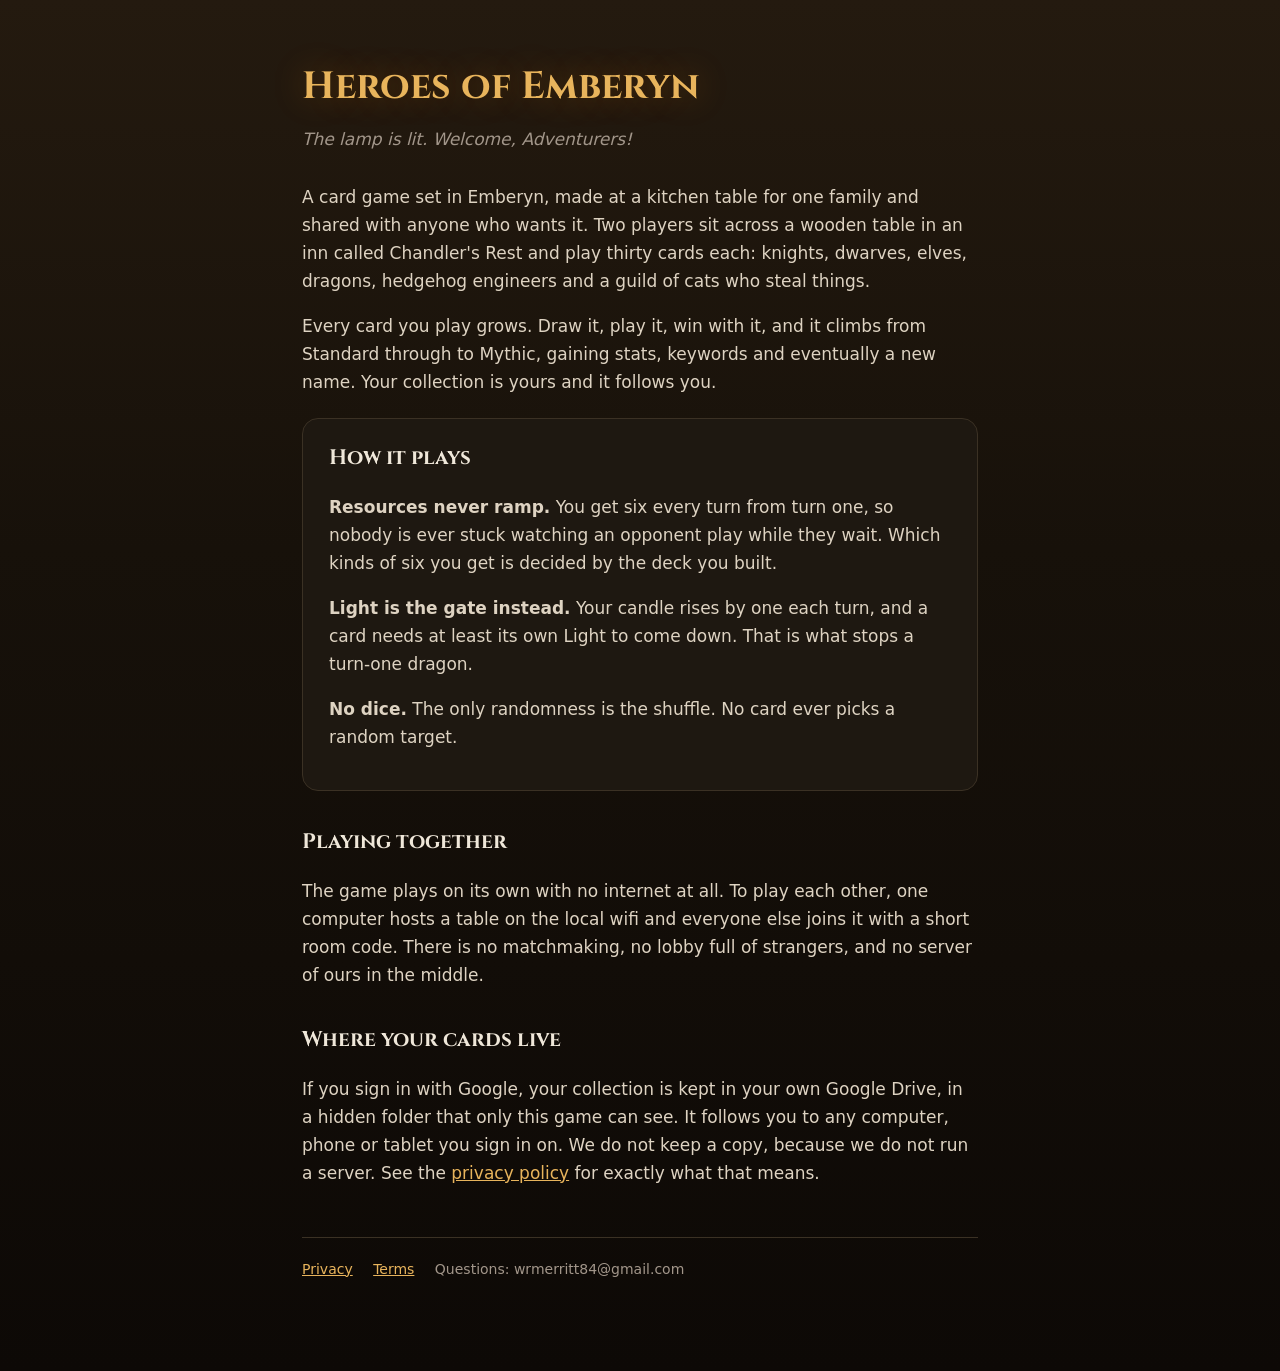
==== index.html @ 6ea202b7 "The three pages Google wants before an app can be published" ====
<!doctype html>
<html lang="en">
<head>
<meta charset="utf-8">
<title>Heroes of Emberyn</title>
<meta name="viewport" content="width=device-width, initial-scale=1">
<link href="https://fonts.googleapis.com/css2?family=Cinzel:wght@600;700&display=swap" rel="stylesheet">
<link rel="stylesheet" href="style.css">
</head>
<body>
<div class="wrap">
  <h1>Heroes of Emberyn</h1>
  <div class="sub">The lamp is lit. Welcome, Adventurers!</div>

  <p>A card game set in Emberyn, made at a kitchen table for one family and
  shared with anyone who wants it. Two players sit across a wooden table in an
  inn called Chandler's Rest and play thirty cards each: knights, dwarves,
  elves, dragons, hedgehog engineers and a guild of cats who steal things.</p>

  <p>Every card you play grows. Draw it, play it, win with it, and it climbs
  from Standard through to Mythic, gaining stats, keywords and eventually a new
  name. Your collection is yours and it follows you.</p>

  <div class="card">
    <h2 style="margin-top:0">How it plays</h2>
    <p><b>Resources never ramp.</b> You get six every turn from turn one, so
    nobody is ever stuck watching an opponent play while they wait. Which kinds
    of six you get is decided by the deck you built.</p>
    <p><b>Light is the gate instead.</b> Your candle rises by one each turn, and
    a card needs at least its own Light to come down. That is what stops a
    turn-one dragon.</p>
    <p><b>No dice.</b> The only randomness is the shuffle. No card ever picks a
    random target.</p>
  </div>

  <h2>Playing together</h2>
  <p>The game plays on its own with no internet at all. To play each other, one
  computer hosts a table on the local wifi and everyone else joins it with a
  short room code. There is no matchmaking, no lobby full of strangers, and no
  server of ours in the middle.</p>

  <h2>Where your cards live</h2>
  <p>If you sign in with Google, your collection is kept in your own Google
  Drive, in a hidden folder that only this game can see. It follows you to any
  computer, phone or tablet you sign in on. We do not keep a copy, because we do
  not run a server. See the <a href="privacy.html">privacy policy</a> for exactly
  what that means.</p>

  <footer>
    <a href="privacy.html">Privacy</a>
    <a href="terms.html">Terms</a>
    <span>Questions: wrmerritt84@gmail.com</span>
  </footer>
</div>
</body>
</html>
---- style.css ----
/* The three pages Google requires before an app can be published, wearing the
   game's own clothes rather than a bare white template. */
:root { --gold:#e8b45c; --ink:#efe7d9; --dim:#a2968a; --panel:#1e1811; --line:#3b3124; }
* { box-sizing: border-box; }
body {
  margin: 0; color: var(--ink); min-height: 100vh;
  font: 17px/1.65 "Avenir Next", "Segoe UI", system-ui, sans-serif;
  background: linear-gradient(180deg, #241a0f 0%, #17110a 40%, #0d0906 100%);
}
.wrap { max-width: 720px; margin: 0 auto; padding: 56px 22px 90px; }
h1 { font-family: Cinzel, Georgia, serif; color: var(--gold); font-size: 38px; margin: 0 0 6px;
     text-shadow: 0 0 34px rgba(255,140,26,.3); }
h2 { font-family: Cinzel, Georgia, serif; font-size: 21px; margin: 34px 0 8px; }
.sub { color: var(--dim); font-style: italic; margin-bottom: 30px; }
p, li { color: #ded3c2; }
a { color: var(--gold); }
.card { background: var(--panel); border: 1px solid var(--line); border-radius: 16px; padding: 22px 26px; margin: 22px 0; }
.date { color: var(--dim); font-size: 14px; }
footer { margin-top: 50px; padding-top: 20px; border-top: 1px solid var(--line); color: var(--dim); font-size: 14px; }
footer a { margin-right: 16px; }
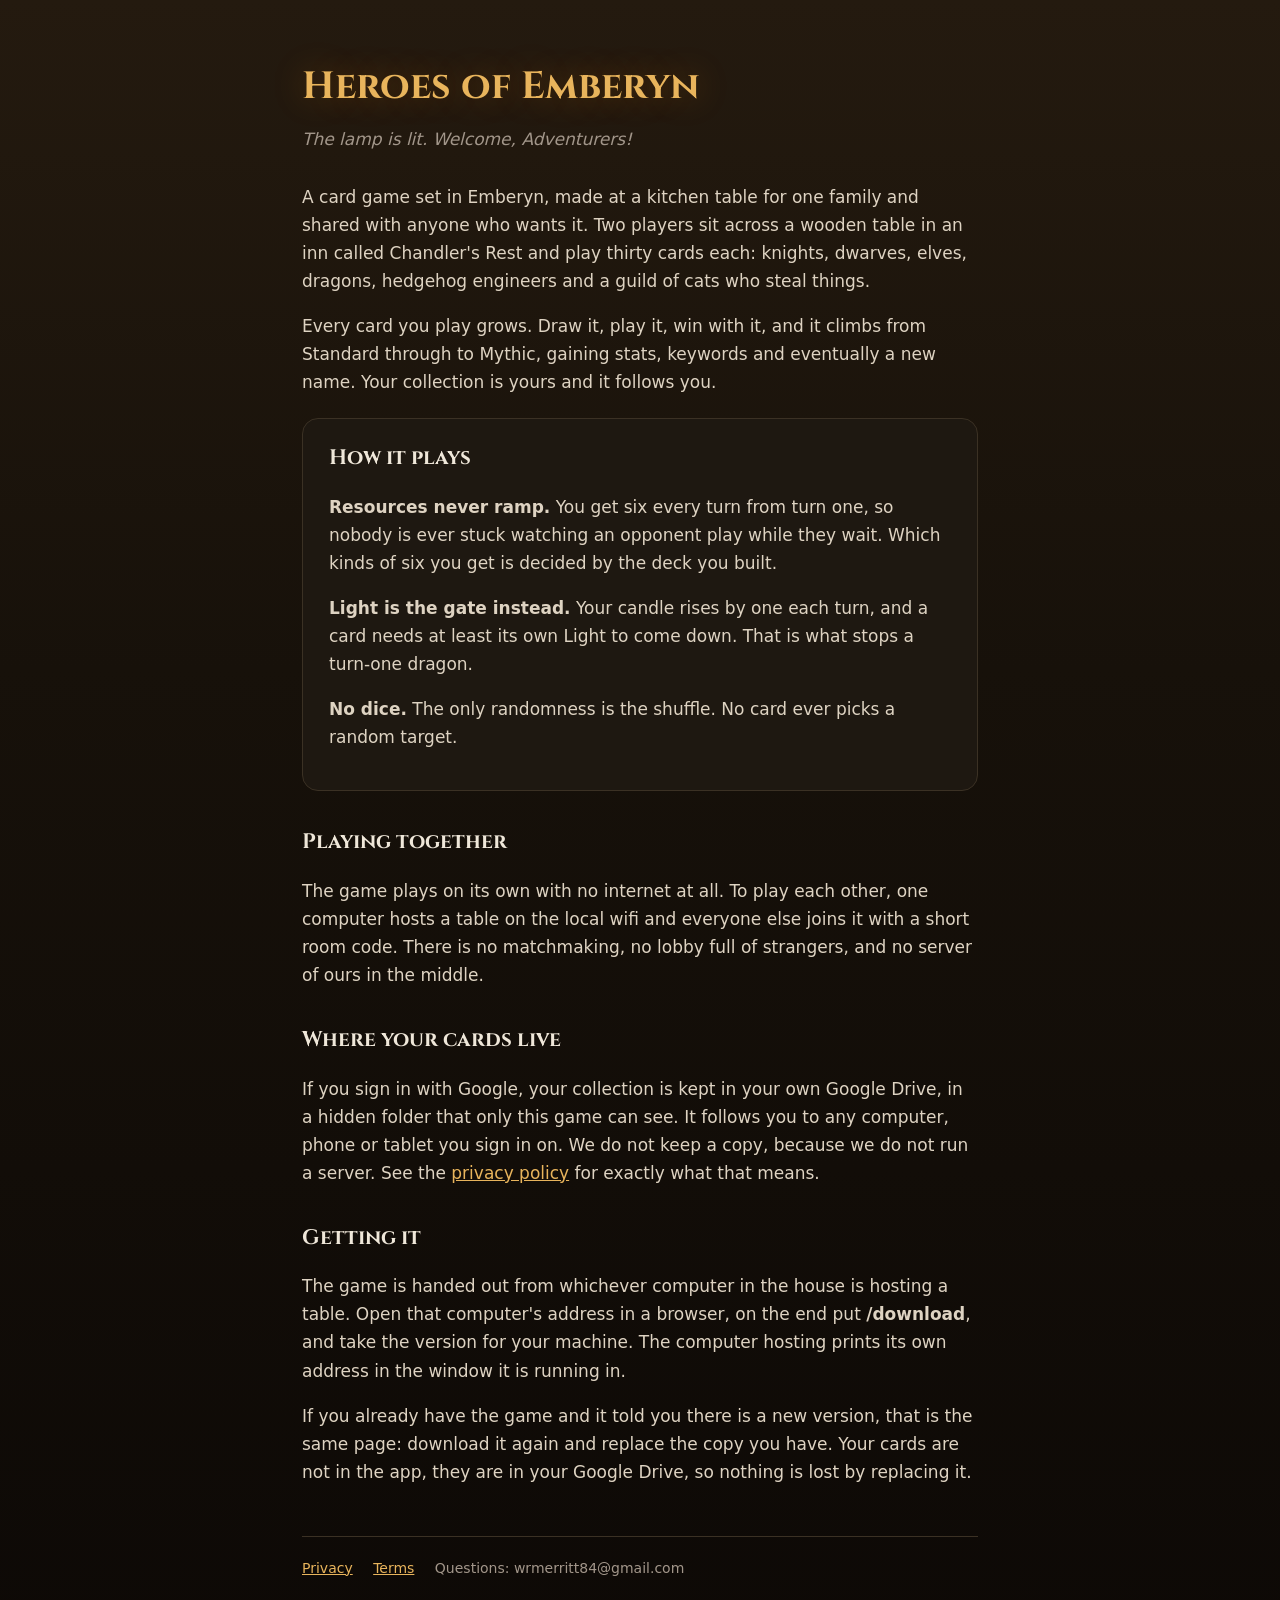
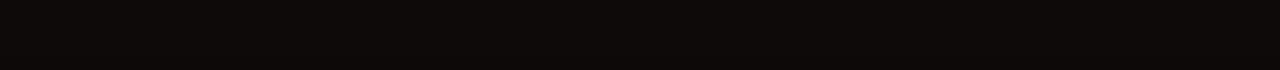
==== commit 197962f2: "Publish the build number and say where to get the game" ====
--- a/index.html
+++ b/index.html
@@ -46,6 +46,16 @@
   not run a server. See the <a href="privacy.html">privacy policy</a> for exactly
   what that means.</p>
 
+  <h2 id="get">Getting it</h2>
+  <p>The game is handed out from whichever computer in the house is hosting a
+  table. Open that computer's address in a browser, on the end put
+  <b>/download</b>, and take the version for your machine. The computer hosting
+  prints its own address in the window it is running in.</p>
+  <p>If you already have the game and it told you there is a new version, that
+  is the same page: download it again and replace the copy you have. Your cards
+  are not in the app, they are in your Google Drive, so nothing is lost by
+  replacing it.</p>
+
   <footer>
     <a href="privacy.html">Privacy</a>
     <a href="terms.html">Terms</a>
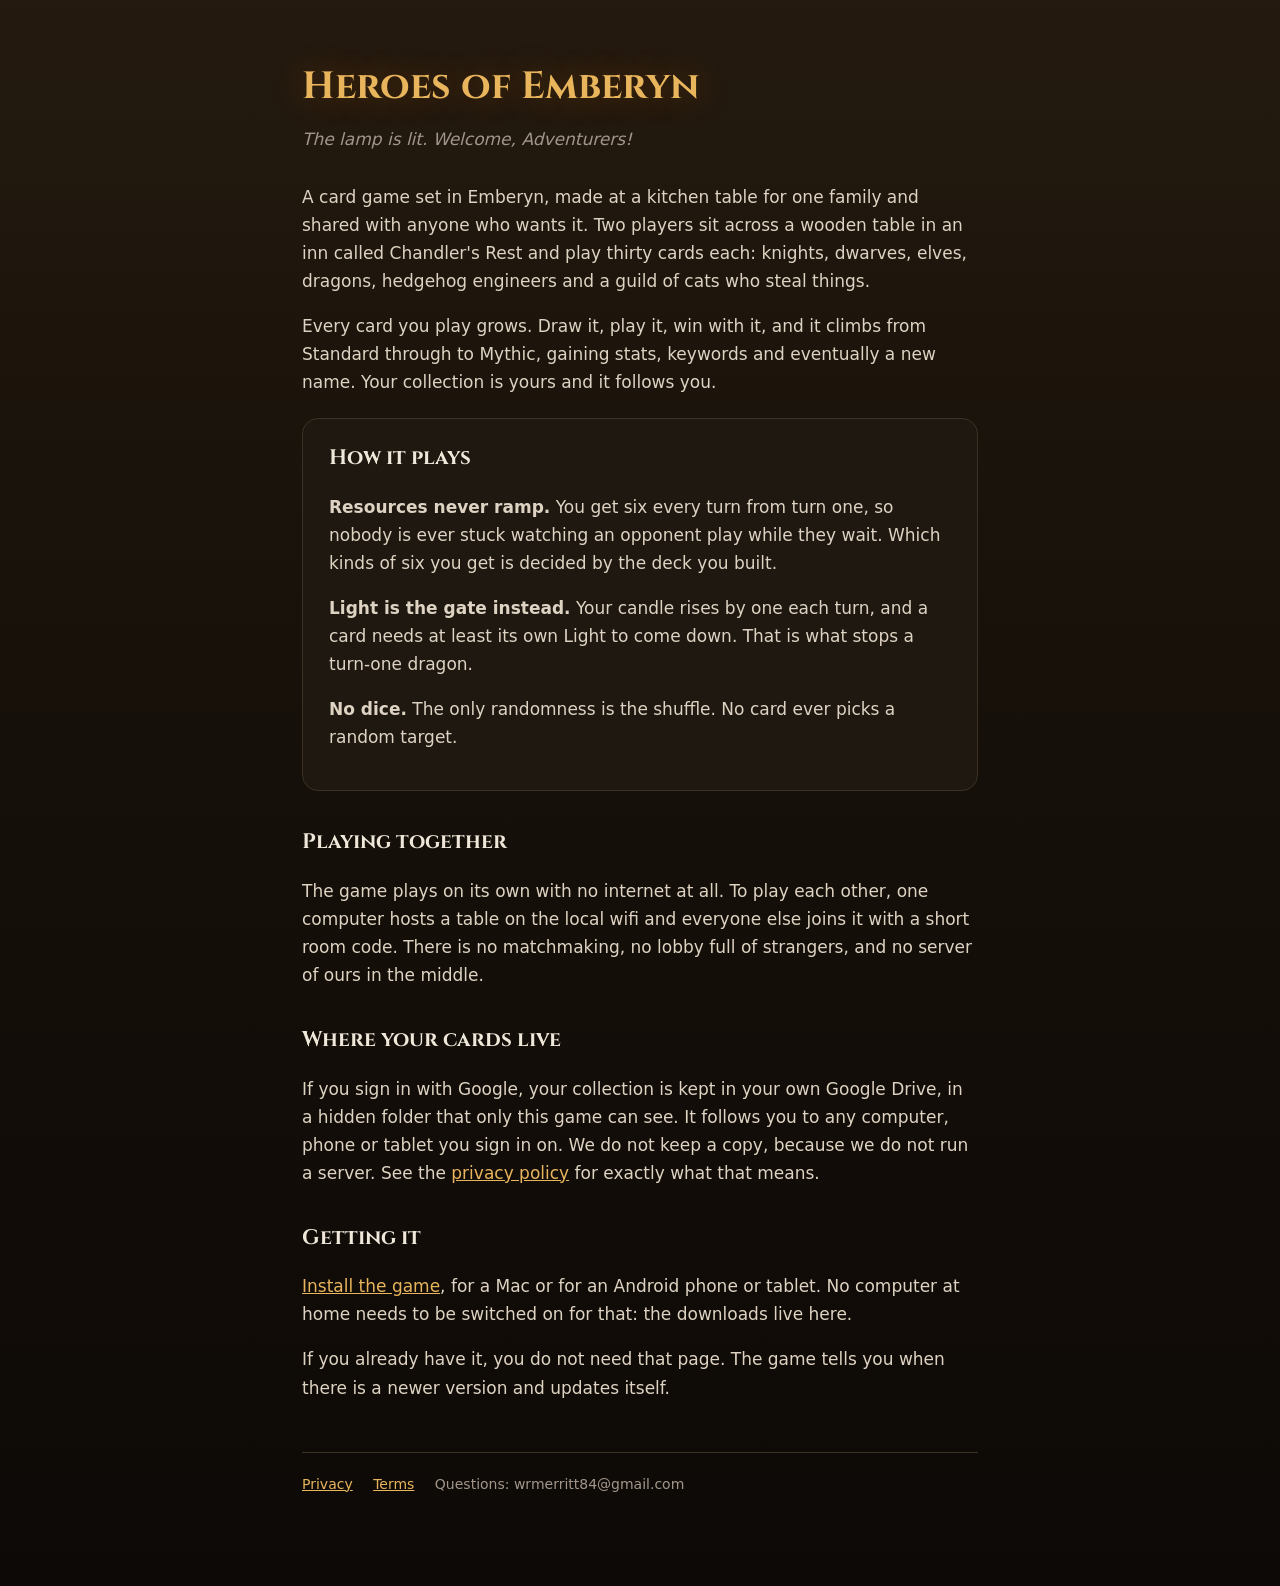
==== commit bd85f28f: "Hand out the apps from here, not from the family Mac" ====
--- a/index.html
+++ b/index.html
@@ -47,14 +47,11 @@
   what that means.</p>
 
   <h2 id="get">Getting it</h2>
-  <p>The game is handed out from whichever computer in the house is hosting a
-  table. Open that computer's address in a browser, on the end put
-  <b>/download</b>, and take the version for your machine. The computer hosting
-  prints its own address in the window it is running in.</p>
-  <p>If you already have the game and it told you there is a new version, that
-  is the same page: download it again and replace the copy you have. Your cards
-  are not in the app, they are in your Google Drive, so nothing is lost by
-  replacing it.</p>
+  <p><a href="download.html">Install the game</a>, for a Mac or for an Android
+  phone or tablet. No computer at home needs to be switched on for that: the
+  downloads live here.</p>
+  <p>If you already have it, you do not need that page. The game tells you when
+  there is a newer version and updates itself.</p>
 
   <footer>
     <a href="privacy.html">Privacy</a>
